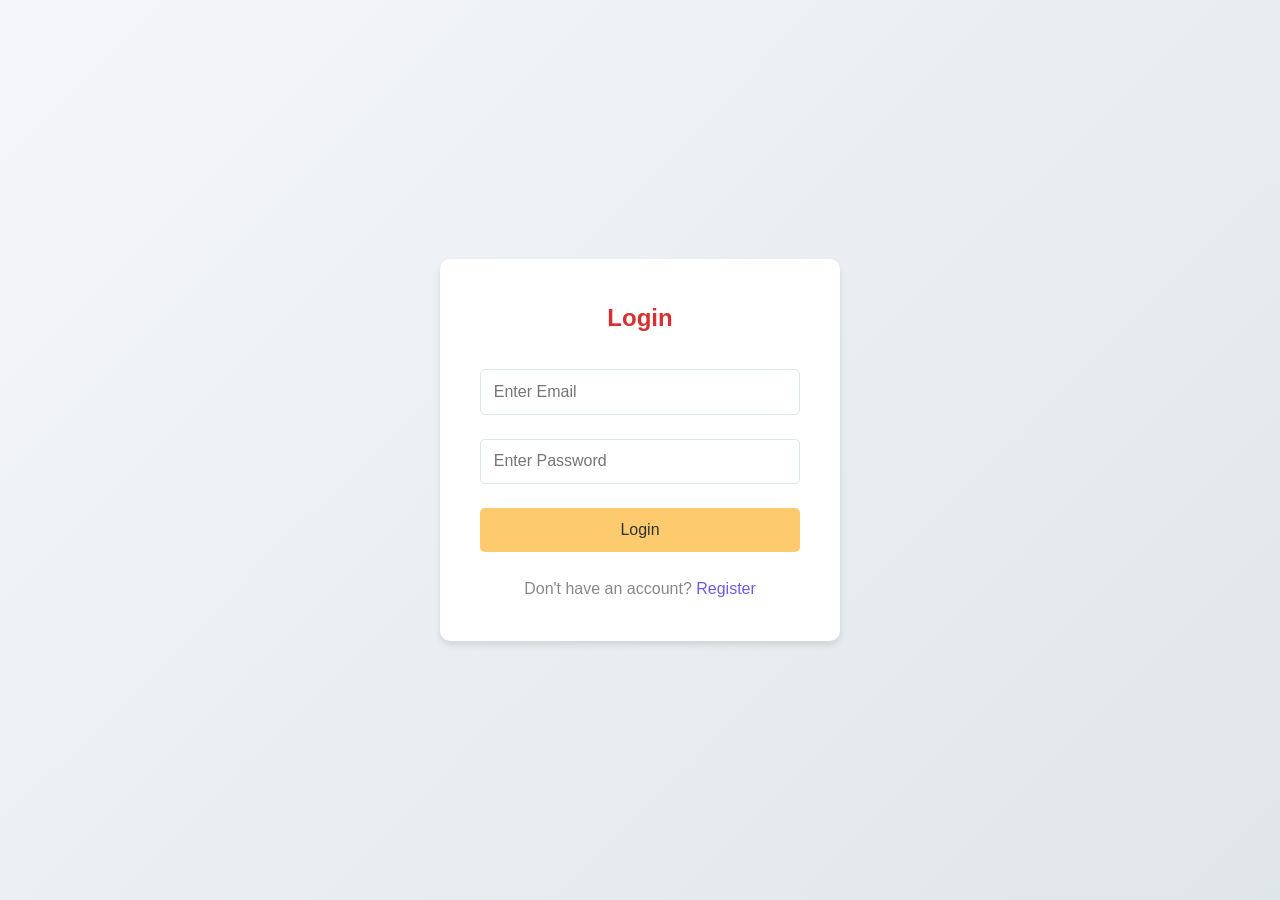
==== cart.html @ cfea3a82 "first commit" ====
<!DOCTYPE html>
<html lang="en">
<head>
    <meta charset="UTF-8">
    <meta name="viewport" content="width=device-width, initial-scale=1.0">
    <title>Cart - E-Commerce</title>
    <link rel="stylesheet" href="style.css">
</head>
<body>
    
    <nav class="navbar">
        <div class="nav-brand">
            <a href="index.html">E-Commerce</a>
        </div>
        <div class="nav-links">
            <a href="index.html">Home</a>
            <a href="#contact">Contact</a>
            <a href="cart.html" class="cart-icon active">
                🛒 <span id="cart-count">0</span>
            </a>
            <span id="user-name" class="user-name"></span>
            <a href="#" id="auth-link">Login</a>
            <a href="#" id="logout-btn" class="logout-btn" style="display: none;">Logout</a>
        </div>
    </nav>

  
    <section class="cart-section">
        <h2>Cart Page</h2>
        
        <div class="cart-container">
        
            <div class="cart-items" id="cart-items">
                
            </div>

            
            <div class="cart-summary">
                <p class="total-amount">Total Amount: <span id="total-amount">0$</span></p>
                <button class="buy-now-btn" id="buy-now-btn">Buy Now</button>
            </div>
        </div>

      
        <div class="order-shipped" id="order-shipped" style="display: none;">
            <h2>Order Shipped</h2>
            <p>Thank you for your purchase!</p>
        </div>
    </section>

  
    <footer class="footer">
        <button class="scroll-top" id="scroll-top">⬆</button>
    </footer>

    <script type="module" src="cart.js"></script>
</body>
</html>
---- style.css ----
* {
    margin: 0;
    padding: 0;
    box-sizing: border-box;
}

:root {
    --primary-color: #6c5ce7;
    --secondary-color: #a29bfe;
    --accent-color: #fd79a8;
    --success-color: #00b894;
    --warning-color: #fdcb6e;
    --danger-color: #d63031;
    --dark-color: #2d3436;
    --light-color: #dfe6e9;
    --white: #ffffff;
    --text-color: #333;
    --shadow: 0 4px 6px rgba(0, 0, 0, 0.1);
    --transition: all 0.3s ease;
}

body {
    font-family: 'Segoe UI', Tahoma, Geneva, Verdana, sans-serif;
    line-height: 1.6;
    color: var(--text-color);
    background-color: #f5f6fa;
}

a {
    text-decoration: none;
    color: inherit;
}

/* ================================
   Navigation Bar
   ================================ */
.navbar {
    display: flex;
    justify-content: space-between;
    align-items: center;
    padding: 1rem 2rem;
    background: var(--white);
    box-shadow: var(--shadow);
    position: sticky;
    top: 0;
    z-index: 1000;
}

.nav-brand a {
    font-size: 1.5rem;
    font-weight: bold;
    color: var(--primary-color);
}

.nav-links {
    display: flex;
    align-items: center;
    gap: 1.5rem;
}

.nav-links a {
    color: var(--text-color);
    transition: var(--transition);
    padding: 0.5rem 1rem;
    border-radius: 5px;
}

.nav-links a:hover {
    color: var(--primary-color);
    background: var(--light-color);
}

.nav-links a.active {
    color: var(--accent-color);
}

.cart-icon {
    position: relative;
    font-size: 1.2rem;
}

.cart-icon span {
    position: absolute;
    top: -8px;
    right: -8px;
    background: var(--danger-color);
    color: var(--white);
    font-size: 0.7rem;
    padding: 2px 6px;
    border-radius: 50%;
}

.user-name {
    color: var(--primary-color);
    font-weight: 500;
}

.logout-btn {
    color: var(--danger-color) !important;
}

/* ================================
   Slider Section
   ================================ */
.slider {
    height: 600px;
    position: relative;
    display: flex;
    align-items: center;
    justify-content: center;
    color: var(--white);
    text-align: center;
    overflow: hidden;
}

.slider-background {
    position: absolute;
    top: 0;
    left: 0;
    width: 100%;
    height: 100%;
    background-size: contain;
    background-position: center center;
    background-repeat: no-repeat;
    background-color: rgba(108, 92, 231, 0.03);
    transition: background-image 1s ease-in-out, opacity 0.5s ease-in-out;
    filter: blur(0.3px) brightness(0.95);
    animation: fadeSlide 3s infinite;
}

@keyframes fadeSlide {
    0%, 100% {
        opacity: 1;
    }
    50% {
        opacity: 0.97;
    }
}

.slider-overlay {
    position: absolute;
    top: 0;
    left: 0;
    width: 100%;
    height: 100%;
    background: linear-gradient(135deg, rgba(108, 92, 231, 0.3), rgba(162, 155, 254, 0.25));
    z-index: 1;
}

.slider-content {
    position: relative;
    z-index: 2;
}

.slider-content h1 {
    font-size: 3.2rem;
    margin-bottom: 1rem;
    text-shadow: 3px 3px 10px rgba(0, 0, 0, 0.8), 0 0 20px rgba(0, 0, 0, 0.6);
    font-weight: 700;
    letter-spacing: 1px;
}

.slider-content p {
    font-size: 1.5rem;
    opacity: 1;
    text-shadow: 2px 2px 8px rgba(0, 0, 0, 0.8), 0 0 15px rgba(0, 0, 0, 0.6);
    font-weight: 500;
}

/* ================================
   Products Section
   ================================ */
.products-section {
    padding: 2rem;
    max-width: 1200px;
    margin: 0 auto;
}

.products-section h2 {
    text-align: center;
    margin-bottom: 2.5rem;
    color: var(--dark-color);
    font-size: 2rem;
    font-weight: 700;
}

/* Category Buttons */
.category-buttons {
    display: flex;
    gap: 0.5rem;
    margin-bottom: 2.5rem;
    flex-wrap: wrap;
    justify-content: center;
}

.category-btn {
    padding: 0.6rem 1.8rem;
    border: 2px solid #2d3436;
    background: var(--white);
    cursor: pointer;
    transition: var(--transition);
    border-radius: 5px;
    font-size: 0.95rem;
    font-weight: 500;
}

.category-btn:hover {
    background: #2d3436;
    color: var(--white);
}

.category-btn.active {
    background: #2d3436;
    color: var(--white);
}

/* Products Grid */
.products-grid {
    display: grid;
    grid-template-columns: repeat(auto-fill, minmax(280px, 1fr));
    gap: 2rem;
    margin-bottom: 3rem;
}

/* Product Card */
.product-card {
    background: var(--white);
    border: 1px solid #e5e7eb;
    border-radius: 12px;
    overflow: hidden;
    transition: var(--transition);
    cursor: pointer;
    position: relative;
    padding-bottom: 48px;
    box-shadow: 0 2px 8px rgba(0, 0, 0, 0.05);
}

.product-card:hover {
    transform: translateY(-5px);
    box-shadow: 0 12px 24px rgba(0, 0, 0, 0.12);
}

.product-card img {
    width: 100%;
    height: 260px;
    object-fit: contain;
    padding: 1.5rem;
    background: #f9fafb;
    transition: var(--transition);
}

.product-card:hover img {
    transform: scale(1.05);
}

.favorite-icon {
    position: absolute;
    top: 15px;
    left: 15px;
    font-size: 1.5rem;
    color: #4b5563;
    background: var(--white);
    width: 42px;
    height: 42px;
    border-radius: 50%;
    display: flex;
    align-items: center;
    justify-content: center;
    cursor: pointer;
    transition: var(--transition);
    z-index: 10;
    border: 1px solid #e5e7eb;
    box-shadow: 0 2px 4px rgba(0, 0, 0, 0.1);
}

.favorite-icon:hover {
    color: #e74c3c;
    transform: scale(1.15);
    border-color: #e74c3c;
}

.favorite-icon.active {
    color: #e74c3c;
    background: #fee;
    border-color: #e74c3c;
}

.product-info {
    padding: 1.2rem;
}

.product-info h3 {
    font-size: 0.95rem;
    margin-bottom: 0.4rem;
    color: var(--dark-color);
    font-weight: 600;
    white-space: nowrap;
    overflow: hidden;
    text-overflow: ellipsis;
    line-height: 1.4;
}

.product-info .category {
    font-size: 0.85rem;
    color: #6b7280;
    margin-bottom: 0.5rem;
    text-transform: capitalize;
}

.product-rating {
    display: flex;
    gap: 4px;
    margin-bottom: 0.7rem;
}

.product-rating .star {
    color: #e5e7eb;
    font-size: 1rem;
}

.product-rating .star.filled {
    color: #fbbf24;
}

.product-info .price {
    color: #1f2937;
    font-weight: 700;
    font-size: 1.2rem;
    margin-bottom: 0.7rem;
}

.product-info .price-old {
    text-decoration: line-through;
    color: #999;
    font-size: 0.9rem;
    margin-right: 0.5rem;
}

.product-info .discount {
    color: #00b894;
    font-size: 0.9rem;
    font-weight: 600;
}

/* Quantity Controls */
.quantity-controls {
    display: flex;
    align-items: center;
    justify-content: center;
    gap: 0.8rem;
    margin-bottom: 0.5rem;
    padding: 0.5rem 0;
}

.quantity-btn-small {
    width: 34px;
    height: 34px;
    border: 2px solid #7c3aed;
    background: var(--white);
    color: #7c3aed;
    border-radius: 8px;
    cursor: pointer;
    font-size: 1.2rem;
    font-weight: bold;
    transition: var(--transition);
    display: flex;
    align-items: center;
    justify-content: center;
    box-shadow: 0 2px 4px rgba(124, 58, 237, 0.1);
}

.quantity-btn-small:hover {
    background: #7c3aed;
    color: var(--white);
    transform: scale(1.15);
    box-shadow: 0 4px 8px rgba(124, 58, 237, 0.3);
}

.quantity-btn-small:active {
    transform: scale(0.95);
}

.quantity-display-small {
    font-size: 1.15rem;
    font-weight: 700;
    min-width: 45px;
    text-align: center;
    color: #1f2937;
    background: linear-gradient(135deg, #f3f4f6, #e5e7eb);
    padding: 0.4rem 0.9rem;
    border-radius: 8px;
    border: 1px solid #d1d5db;
}

.add-to-cart-product {
    position: absolute;
    bottom: 0;
    left: 0;
    right: 0;
    width: 100%;
    padding: 0.75rem;
    background: linear-gradient(135deg, #7c3aed, #6d28d9);
    color: var(--white);
    border: none;
    cursor: pointer;
    font-size: 0.95rem;
    font-weight: 600;
    transition: var(--transition);
    text-transform: capitalize;
    box-shadow: 0 -2px 10px rgba(124, 58, 237, 0.2);
}

.add-to-cart-product:hover {
    background: linear-gradient(135deg, #6d28d9, #5b21b6);
    box-shadow: 0 -4px 15px rgba(124, 58, 237, 0.4);
}

.add-to-cart-product:active {
    transform: scale(0.98);
}

/* ================================
   Product Details Page
   ================================ */
.product-details-section {
    padding: 2rem;
    max-width: 1000px;
    margin: 0 auto;
    min-height: 70vh;
}

.product-details-container {
    background: var(--white);
    border-radius: 10px;
    padding: 2rem;
    display: grid;
    grid-template-columns: 1fr 1fr;
    gap: 2rem;
    box-shadow: var(--shadow);
}

.product-image-large {
    width: 100%;
    height: 400px;
    object-fit: cover;
    border-radius: 10px;
}

.product-details-info h1 {
    margin-bottom: 1rem;
    color: var(--dark-color);
}

.product-details-info .detail-row {
    display: flex;
    margin-bottom: 0.5rem;
}

.product-details-info .detail-label {
    font-weight: bold;
    width: 120px;
    color: var(--dark-color);
}

.product-details-info .detail-value {
    color: var(--text-color);
}

.add-to-cart-btn {
    margin-top: 2rem;
    padding: 1rem 3rem;
    background: var(--primary-color);
    color: var(--white);
    border: none;
    border-radius: 25px;
    font-size: 1rem;
    cursor: pointer;
    transition: var(--transition);
}

.add-to-cart-btn:hover {
    background: var(--secondary-color);
    transform: scale(1.05);
}

/* ================================
   Cart Page
   ================================ */
.cart-section {
    padding: 2rem;
    max-width: 1000px;
    margin: 0 auto;
    min-height: 70vh;
}

.cart-section h2 {
    text-align: center;
    margin-bottom: 2rem;
    color: var(--dark-color);
}

.cart-container {
    background: var(--white);
    border-radius: 10px;
    padding: 1.5rem;
    box-shadow: var(--shadow);
}

.cart-items {
    margin-bottom: 2rem;
}

.cart-item {
    display: flex;
    justify-content: space-between;
    align-items: center;
    padding: 1rem;
    border: 1px solid var(--light-color);
    border-radius: 8px;
    margin-bottom: 1rem;
}

.cart-item-info {
    display: flex;
    flex-direction: column;
}

.cart-item-name {
    font-weight: bold;
    color: var(--dark-color);
}

.cart-item-price {
    color: var(--primary-color);
    font-size: 0.9rem;
}

.cart-item-controls {
    display: flex;
    align-items: center;
    gap: 1rem;
}

.quantity-btn {
    width: 30px;
    height: 30px;
    border: none;
    background: var(--danger-color);
    color: var(--white);
    border-radius: 5px;
    cursor: pointer;
    font-size: 1rem;
    transition: var(--transition);
}

.quantity-btn:hover {
    opacity: 0.8;
}

.quantity-btn.increase {
    background: var(--success-color);
}

.quantity-display {
    font-size: 1.1rem;
    font-weight: bold;
    min-width: 30px;
    text-align: center;
}

.remove-item-btn {
    background: transparent;
    border: none;
    color: var(--danger-color);
    cursor: pointer;
    font-size: 1.2rem;
}

/* Cart Summary */
.cart-summary {
    display: flex;
    justify-content: space-between;
    align-items: center;
    padding-top: 1rem;
    border-top: 2px solid var(--light-color);
}

.total-amount {
    font-size: 1.3rem;
    color: var(--primary-color);
    font-weight: bold;
}

.buy-now-btn {
    padding: 1rem 3rem;
    background: var(--warning-color);
    color: var(--dark-color);
    border: none;
    border-radius: 25px;
    font-size: 1.1rem;
    font-weight: bold;
    cursor: pointer;
    transition: var(--transition);
}

.buy-now-btn:hover {
    background: #f39c12;
    transform: scale(1.05);
}

/* Order Shipped */
.order-shipped {
    background: var(--primary-color);
    color: var(--white);
    padding: 4rem;
    border-radius: 10px;
    text-align: center;
    margin-top: 2rem;
}

.order-shipped h2 {
    font-size: 2rem;
    margin-bottom: 1rem;
}

/* ================================
   Authentication Pages
   ================================ */
.auth-container {
    min-height: 100vh;
    display: flex;
    align-items: center;
    justify-content: center;
    background: linear-gradient(135deg, #f5f6fa, var(--light-color));
}

.auth-box {
    background: var(--white);
    padding: 2.5rem;
    border-radius: 10px;
    box-shadow: var(--shadow);
    width: 100%;
    max-width: 400px;
}

.auth-box h2 {
    text-align: center;
    margin-bottom: 2rem;
    color: var(--danger-color);
}

.form-group {
    margin-bottom: 1.5rem;
}

.form-group input {
    width: 100%;
    padding: 0.8rem;
    border: 1px solid var(--light-color);
    border-radius: 5px;
    font-size: 1rem;
    transition: var(--transition);
}

.form-group input:focus {
    outline: none;
    border-color: var(--primary-color);
}

.error-message {
    color: var(--danger-color);
    font-size: 0.8rem;
    margin-top: 0.3rem;
    display: block;
}

.validation-info {
    color: var(--danger-color);
    font-size: 0.85rem;
    display: block;
    margin-bottom: 1rem;
}

.auth-btn {
    width: 100%;
    padding: 0.8rem;
    background: var(--danger-color);
    color: var(--white);
    border: none;
    border-radius: 5px;
    font-size: 1rem;
    cursor: pointer;
    transition: var(--transition);
}

.auth-btn:hover {
    opacity: 0.9;
}

.auth-btn.login-btn {
    background: var(--warning-color);
    color: var(--dark-color);
}

.auth-link {
    text-align: center;
    margin-top: 1.5rem;
    color: #888;
}

.auth-link a {
    color: var(--primary-color);
    font-weight: 500;
}

/* ================================
   Execution Context Demo Page
   ================================ */
.demo-section {
    padding: 2rem;
    max-width: 1200px;
    margin: 0 auto;
}

.demo-section h1 {
    text-align: center;
    margin-bottom: 0.5rem;
    color: var(--dark-color);
}

.demo-section > p {
    text-align: center;
    margin-bottom: 2rem;
    color: #888;
}

.demo-container {
    display: grid;
    grid-template-columns: repeat(auto-fill, minmax(350px, 1fr));
    gap: 2rem;
}

.demo-box {
    background: var(--white);
    border-radius: 10px;
    padding: 1.5rem;
    box-shadow: var(--shadow);
}

.demo-box h2 {
    color: var(--primary-color);
    margin-bottom: 0.5rem;
    font-size: 1.2rem;
}

.demo-box p {
    color: #888;
    font-size: 0.9rem;
    margin-bottom: 1rem;
}

.demo-btn {
    padding: 0.5rem 1.5rem;
    background: var(--primary-color);
    color: var(--white);
    border: none;
    border-radius: 5px;
    cursor: pointer;
    transition: var(--transition);
    margin-bottom: 1rem;
}

.demo-btn:hover {
    background: var(--secondary-color);
}

.code-block {
    background: var(--dark-color);
    color: #f5f6fa;
    padding: 1rem;
    border-radius: 8px;
    overflow-x: auto;
    font-size: 0.85rem;
    line-height: 1.5;
    font-family: 'Courier New', Courier, monospace;
}

/* ================================
   Footer
   ================================ */
.footer {
    background: var(--dark-color);
    color: var(--white);
    padding: 1.5rem;
    text-align: center;
    position: relative;
}

.scroll-top {
    position: fixed;
    bottom: 20px;
    right: 20px;
    width: 40px;
    height: 40px;
    background: var(--primary-color);
    color: var(--white);
    border: none;
    border-radius: 50%;
    cursor: pointer;
    font-size: 1rem;
    box-shadow: var(--shadow);
    transition: var(--transition);
}

.scroll-top:hover {
    background: var(--secondary-color);
    transform: scale(1.1);
}

/* ================================
   Empty Cart Message
   ================================ */
.empty-cart {
    text-align: center;
    padding: 3rem;
    color: #888;
}

.empty-cart h3 {
    margin-bottom: 1rem;
    font-size: 1.5rem;
}

/* ================================
   Responsive Design
   ================================ */
@media (max-width: 768px) {
    .navbar {
        flex-direction: column;
        gap: 1rem;
    }

    .nav-links {
        flex-wrap: wrap;
        justify-content: center;
    }

    .slider {
        height: 450px;
    }

    .slider-content h1 {
        font-size: 1.8rem;
    }
    
    .slider-content p {
        font-size: 1rem;
    }
    
    .slider-background {
        background-size: contain;
        filter: blur(0.2px) brightness(0.97);
    }

    .product-details-container {
        grid-template-columns: 1fr;
    }

    .cart-item {
        flex-direction: column;
        gap: 1rem;
        text-align: center;
    }

    .cart-summary {
        flex-direction: column;
        gap: 1rem;
    }

    .filter-buttons {
        flex-wrap: wrap;
        justify-content: center;
    }
    
    .quantity-controls {
        gap: 0.7rem;
    }
    
    .quantity-btn-small {
        width: 28px;
        height: 28px;
        font-size: 1rem;
    }
}

/* ================================
   Utility Classes
   ================================ */
.hidden {
    display: none !important;
}

.text-center {
    text-align: center;
}

.mt-2 {
    margin-top: 2rem;
}

.mb-2 {
    margin-bottom: 2rem;
}
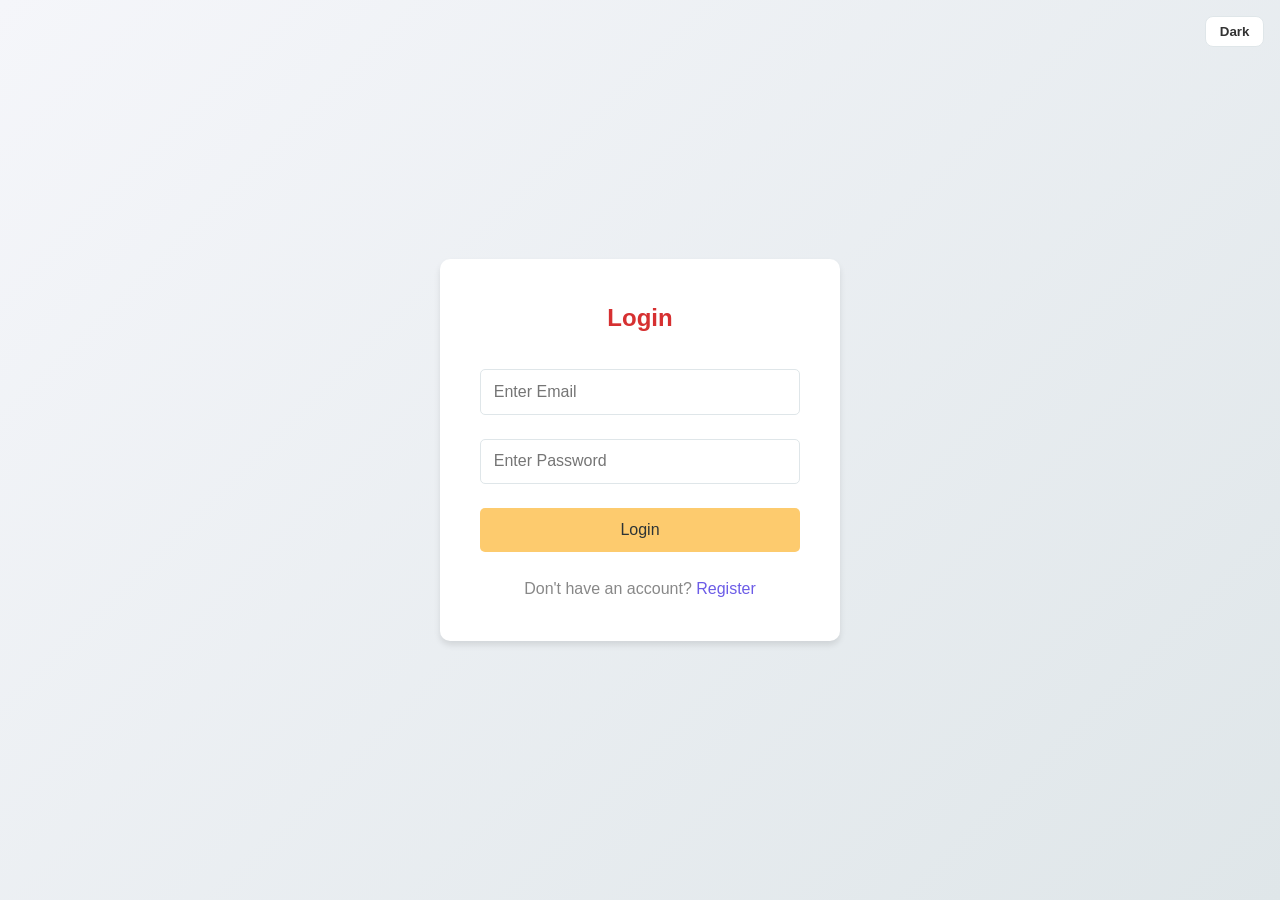
==== commit 29479e70: "Added favorites, dark/light mode, reviews, and contact page" ====
--- a/cart.html
+++ b/cart.html
@@ -4,7 +4,7 @@
     <meta charset="UTF-8">
     <meta name="viewport" content="width=device-width, initial-scale=1.0">
     <title>Cart - E-Commerce</title>
-    <link rel="stylesheet" href="style.css">
+    <link rel="stylesheet" href="CSS/style.css">
 </head>
 <body>
     
@@ -14,7 +14,9 @@
         </div>
         <div class="nav-links">
             <a href="index.html">Home</a>
-            <a href="#contact">Contact</a>
+            <a href="favorites.html">Favorites</a>
+            <a href="contact.html">Contact</a>
+            <button id="theme-toggle" class="theme-toggle-btn" type="button">Dark</button>
             <a href="cart.html" class="cart-icon active">
                 🛒 <span id="cart-count">0</span>
             </a>
@@ -36,7 +38,20 @@
 
             
             <div class="cart-summary">
-                <p class="total-amount">Total Amount: <span id="total-amount">0$</span></p>
+                <div class="promo-code-box">
+                    <label for="promo-code">Promo Code</label>
+                    <div class="promo-actions">
+                        <input type="text" id="promo-code" placeholder="Example: SAVE10">
+                        <button class="promo-btn" id="apply-promo-btn">Apply</button>
+                        <button class="promo-btn promo-btn-remove" id="remove-promo-btn" type="button">Remove</button>
+                    </div>
+                    <p class="promo-message" id="promo-message"></p>
+                </div>
+                <div class="cart-totals">
+                    <p>Subtotal: <span id="subtotal-amount">0$</span></p>
+                    <p>Discount: <span id="discount-amount">0$</span></p>
+                    <p class="total-amount">Total Amount: <span id="total-amount">0$</span></p>
+                </div>
                 <button class="buy-now-btn" id="buy-now-btn">Buy Now</button>
             </div>
         </div>
@@ -53,6 +68,7 @@
         <button class="scroll-top" id="scroll-top">⬆</button>
     </footer>
 
-    <script type="module" src="cart.js"></script>
+    <script src="js/theme.js"></script>
+    <script src="js/cart.js"></script>
 </body>
 </html>
--- a/CSS/style.css
+++ b/CSS/style.css
@@ -0,0 +1,1377 @@
+
+* {
+    margin: 0;
+    padding: 0;
+    box-sizing: border-box;
+}
+
+:root {
+    --primary-color: #6c5ce7;
+    --secondary-color: #a29bfe;
+    --accent-color: #fd79a8;
+    --success-color: #00b894;
+    --warning-color: #fdcb6e;
+    --danger-color: #d63031;
+    --dark-color: #2d3436;
+    --light-color: #dfe6e9;
+    --white: #ffffff;
+    --text-color: #333;
+    --body-bg: #f5f6fa;
+    --shadow: 0 4px 6px rgba(0, 0, 0, 0.1);
+    --transition: all 0.3s ease;
+}
+
+body.dark-theme {
+    --primary-color: #22d3ee;
+    --secondary-color: #06b6d4;
+    --accent-color: #f59e0b;
+    --success-color: #34d399;
+    --warning-color: #fbbf24;
+    --danger-color: #fb7185;
+    --dark-color: #f8fafc;
+    --light-color: #334155;
+    --white: #0f172a;
+    --text-color: #e2e8f0;
+    --body-bg: #020617;
+    --shadow: 0 10px 24px rgba(2, 6, 23, 0.55);
+}
+
+body {
+    font-family: 'Segoe UI', Tahoma, Geneva, Verdana, sans-serif;
+    line-height: 1.6;
+    color: var(--text-color);
+    background-color: var(--body-bg);
+    transition: background-color 0.25s ease, color 0.25s ease;
+}
+
+a {
+    text-decoration: none;
+    color: inherit;
+}
+
+/* ================================
+   Navigation Bar
+   ================================ */
+.navbar {
+    display: flex;
+    justify-content: space-between;
+    align-items: center;
+    padding: 1rem 2rem;
+    background: var(--white);
+    box-shadow: var(--shadow);
+    position: sticky;
+    top: 0;
+    z-index: 1000;
+}
+
+.nav-brand a {
+    font-size: 1.5rem;
+    font-weight: bold;
+    color: var(--primary-color);
+}
+
+.nav-links {
+    display: flex;
+    align-items: center;
+    gap: 1.5rem;
+}
+
+.nav-links a {
+    color: var(--text-color);
+    transition: var(--transition);
+    padding: 0.5rem 1rem;
+    border-radius: 5px;
+}
+
+.nav-links a:hover {
+    color: var(--primary-color);
+    background: var(--light-color);
+}
+
+.nav-links a.active {
+    color: var(--accent-color);
+}
+
+.cart-icon {
+    position: relative;
+    font-size: 1.2rem;
+}
+
+.cart-icon span {
+    position: absolute;
+    top: -8px;
+    right: -8px;
+    background: var(--danger-color);
+    color: var(--white);
+    font-size: 0.7rem;
+    padding: 2px 6px;
+    border-radius: 50%;
+}
+
+.user-name {
+    color: var(--primary-color);
+    font-weight: 500;
+}
+
+.logout-btn {
+    color: var(--danger-color) !important;
+}
+
+.theme-toggle-btn {
+    border: 1px solid var(--light-color);
+    background: var(--white);
+    color: var(--text-color);
+    padding: 0.45rem 0.85rem;
+    border-radius: 8px;
+    cursor: pointer;
+    font-weight: 600;
+    transition: var(--transition);
+}
+
+.theme-toggle-btn:hover {
+    border-color: var(--primary-color);
+    color: var(--primary-color);
+}
+
+.floating-theme-btn {
+    position: fixed;
+    top: 16px;
+    right: 16px;
+    z-index: 2000;
+}
+
+/* ================================
+   Slider Section
+   ================================ */
+.slider {
+    height: 600px;
+    position: relative;
+    display: flex;
+    align-items: center;
+    justify-content: center;
+    color: var(--white);
+    text-align: center;
+    overflow: hidden;
+}
+
+.slider-background {
+    position: absolute;
+    top: 0;
+    left: 0;
+    width: 100%;
+    height: 100%;
+    background-size: contain;
+    background-position: center center;
+    background-repeat: no-repeat;
+    background-color: rgba(108, 92, 231, 0.03);
+    transition: background-image 1s ease-in-out, opacity 0.5s ease-in-out;
+    filter: blur(0.3px) brightness(0.95);
+    animation: fadeSlide 3s infinite;
+}
+
+@keyframes fadeSlide {
+    0%, 100% {
+        opacity: 1;
+    }
+    50% {
+        opacity: 0.97;
+    }
+}
+
+.slider-overlay {
+    position: absolute;
+    top: 0;
+    left: 0;
+    width: 100%;
+    height: 100%;
+    background: linear-gradient(135deg, rgba(108, 92, 231, 0.3), rgba(162, 155, 254, 0.25));
+    z-index: 1;
+}
+
+.slider-content {
+    position: relative;
+    z-index: 2;
+}
+
+.slider-content h1 {
+    font-size: 3.2rem;
+    margin-bottom: 1rem;
+    text-shadow: 3px 3px 10px rgba(0, 0, 0, 0.8), 0 0 20px rgba(0, 0, 0, 0.6);
+    font-weight: 700;
+    letter-spacing: 1px;
+}
+
+.slider-content p {
+    font-size: 1.5rem;
+    opacity: 1;
+    text-shadow: 2px 2px 8px rgba(0, 0, 0, 0.8), 0 0 15px rgba(0, 0, 0, 0.6);
+    font-weight: 500;
+}
+
+/* ================================
+   Products Section
+   ================================ */
+.products-section {
+    padding: 2rem;
+    max-width: 1200px;
+    margin: 0 auto;
+}
+
+.products-section h2 {
+    text-align: center;
+    margin-bottom: 2.5rem;
+    color: var(--dark-color);
+    font-size: 2rem;
+    font-weight: 700;
+}
+
+.favorites-section {
+    padding: 0 2rem 3rem;
+    max-width: 1400px;
+    margin: 0 auto;
+}
+
+.standalone-favorites {
+    padding-top: 2rem;
+    min-height: 70vh;
+}
+
+.favorites-section h2 {
+    text-align: center;
+    margin-bottom: 1.5rem;
+    color: var(--dark-color);
+    font-size: 1.8rem;
+    font-weight: 700;
+}
+
+.favorite-card {
+    border: 1px solid #f8d7da;
+}
+
+/* Category Buttons */
+.category-buttons {
+    display: flex;
+    gap: 0.5rem;
+    margin-bottom: 2.5rem;
+    flex-wrap: wrap;
+    justify-content: center;
+}
+
+.category-btn {
+    padding: 0.6rem 1.8rem;
+    border: 2px solid #2d3436;
+    background: var(--white);
+    cursor: pointer;
+    transition: var(--transition);
+    border-radius: 5px;
+    font-size: 0.95rem;
+    font-weight: 500;
+}
+
+.category-btn:hover {
+    background: #2d3436;
+    color: var(--white);
+}
+
+.category-btn.active {
+    background: #2d3436;
+    color: var(--white);
+}
+
+/* Products Grid */
+.products-grid {
+    display: grid;
+    grid-template-columns: repeat(auto-fill, minmax(280px, 1fr));
+    gap: 2rem;
+    margin-bottom: 3rem;
+}
+
+/* Product Card */
+.product-card {
+    background: var(--white);
+    border: 1px solid #e5e7eb;
+    border-radius: 12px;
+    overflow: hidden;
+    transition: var(--transition);
+    cursor: pointer;
+    position: relative;
+    padding-bottom: 48px;
+    box-shadow: 0 2px 8px rgba(0, 0, 0, 0.05);
+}
+
+body.dark-theme .product-card,
+body.dark-theme .cart-item,
+body.dark-theme .contact-info-card,
+body.dark-theme .contact-form,
+body.dark-theme .review-card,
+body.dark-theme .auth-box,
+body.dark-theme .reviews-section,
+body.dark-theme .cart-container,
+body.dark-theme .product-details-container {
+    border-color: #334155;
+}
+
+body.dark-theme .product-card img {
+    background: #1e293b;
+}
+
+body.dark-theme .product-info .category,
+body.dark-theme .auth-link,
+body.dark-theme .demo-box p,
+body.dark-theme .empty-cart,
+body.dark-theme .review-date {
+    color: #cbd5e1;
+}
+
+body.dark-theme .product-info .price,
+body.dark-theme .quantity-display-small {
+    color: #e2e8f0;
+}
+
+body.dark-theme .quantity-display-small {
+    background: #1e293b;
+    border-color: #334155;
+}
+
+.product-card:hover {
+    transform: translateY(-5px);
+    box-shadow: 0 12px 24px rgba(0, 0, 0, 0.12);
+}
+
+.product-card img {
+    width: 100%;
+    height: 260px;
+    object-fit: contain;
+    padding: 1.5rem;
+    background: #f9fafb;
+    transition: var(--transition);
+}
+
+.product-card:hover img {
+    transform: scale(1.05);
+}
+
+.favorite-icon {
+    position: absolute;
+    top: 15px;
+    left: 15px;
+    font-size: 1.5rem;
+    color: #4b5563;
+    background: var(--white);
+    width: 42px;
+    height: 42px;
+    border-radius: 50%;
+    display: flex;
+    align-items: center;
+    justify-content: center;
+    cursor: pointer;
+    transition: var(--transition);
+    z-index: 10;
+    border: 1px solid #e5e7eb;
+    box-shadow: 0 2px 4px rgba(0, 0, 0, 0.1);
+}
+
+.favorite-icon:hover {
+    color: #e74c3c;
+    transform: scale(1.15);
+    border-color: #e74c3c;
+}
+
+.favorite-icon.active {
+    color: #e74c3c;
+    background: #fee;
+    border-color: #e74c3c;
+    animation: popHeart 0.22s ease;
+}
+
+@keyframes popHeart {
+    0% { transform: scale(0.9); }
+    70% { transform: scale(1.2); }
+    100% { transform: scale(1); }
+}
+
+.product-info {
+    padding: 1.2rem;
+}
+
+.product-info h3 {
+    font-size: 0.95rem;
+    margin-bottom: 0.4rem;
+    color: var(--dark-color);
+    font-weight: 600;
+    white-space: nowrap;
+    overflow: hidden;
+    text-overflow: ellipsis;
+    line-height: 1.4;
+}
+
+.product-info .category {
+    font-size: 0.85rem;
+    color: #6b7280;
+    margin-bottom: 0.5rem;
+    text-transform: capitalize;
+}
+
+.product-rating {
+    display: flex;
+    gap: 4px;
+    margin-bottom: 0.7rem;
+}
+
+.product-rating .star {
+    color: #e5e7eb;
+    font-size: 1rem;
+}
+
+.product-rating .star.filled {
+    color: #fbbf24;
+}
+
+.product-info .price {
+    color: #1f2937;
+    font-weight: 700;
+    font-size: 1.2rem;
+    margin-bottom: 0.7rem;
+}
+
+.product-info .price-old {
+    text-decoration: line-through;
+    color: #999;
+    font-size: 0.9rem;
+    margin-right: 0.5rem;
+}
+
+.product-info .discount {
+    color: #00b894;
+    font-size: 0.9rem;
+    font-weight: 600;
+}
+
+/* Quantity Controls */
+.quantity-controls {
+    display: flex;
+    align-items: center;
+    justify-content: center;
+    gap: 0.8rem;
+    margin-bottom: 0.5rem;
+    padding: 0.5rem 0;
+}
+
+.quantity-btn-small {
+    width: 34px;
+    height: 34px;
+    border: 2px solid #7c3aed;
+    background: var(--white);
+    color: #7c3aed;
+    border-radius: 8px;
+    cursor: pointer;
+    font-size: 1.2rem;
+    font-weight: bold;
+    transition: var(--transition);
+    display: flex;
+    align-items: center;
+    justify-content: center;
+    box-shadow: 0 2px 4px rgba(124, 58, 237, 0.1);
+}
+
+.quantity-btn-small:hover {
+    background: #7c3aed;
+    color: var(--white);
+    transform: scale(1.15);
+    box-shadow: 0 4px 8px rgba(124, 58, 237, 0.3);
+}
+
+.quantity-btn-small:active {
+    transform: scale(0.95);
+}
+
+.quantity-display-small {
+    font-size: 1.15rem;
+    font-weight: 700;
+    min-width: 45px;
+    text-align: center;
+    color: #1f2937;
+    background: linear-gradient(135deg, #f3f4f6, #e5e7eb);
+    padding: 0.4rem 0.9rem;
+    border-radius: 8px;
+    border: 1px solid #d1d5db;
+}
+
+.add-to-cart-product {
+    position: absolute;
+    bottom: 0;
+    left: 0;
+    right: 0;
+    width: 100%;
+    padding: 0.75rem;
+    background: linear-gradient(135deg, #7c3aed, #6d28d9);
+    color: var(--white);
+    border: none;
+    cursor: pointer;
+    font-size: 0.95rem;
+    font-weight: 600;
+    transition: var(--transition);
+    text-transform: capitalize;
+    box-shadow: 0 -2px 10px rgba(124, 58, 237, 0.2);
+}
+
+.add-to-cart-product:hover {
+    background: linear-gradient(135deg, #6d28d9, #5b21b6);
+    box-shadow: 0 -4px 15px rgba(124, 58, 237, 0.4);
+}
+
+.add-to-cart-product:active {
+    transform: scale(0.98);
+}
+
+/* ================================
+   Product Details Page
+   ================================ */
+.product-details-section {
+    padding: 2rem;
+    max-width: 1000px;
+    margin: 0 auto;
+    min-height: 70vh;
+}
+
+.product-details-container {
+    background: var(--white);
+    border-radius: 10px;
+    padding: 2rem;
+    display: grid;
+    grid-template-columns: 1fr 1fr;
+    gap: 2rem;
+    box-shadow: var(--shadow);
+}
+
+.product-image-large {
+    width: 100%;
+    height: 400px;
+    object-fit: cover;
+    border-radius: 10px;
+}
+
+.product-details-info h1 {
+    margin-bottom: 1rem;
+    color: var(--dark-color);
+}
+
+.product-details-info .detail-row {
+    display: flex;
+    margin-bottom: 0.5rem;
+}
+
+.product-details-info .detail-label {
+    font-weight: bold;
+    width: 120px;
+    color: var(--dark-color);
+}
+
+.product-details-info .detail-value {
+    color: var(--text-color);
+}
+
+.add-to-cart-btn {
+    margin-top: 2rem;
+    padding: 1rem 3rem;
+    background: var(--primary-color);
+    color: var(--white);
+    border: none;
+    border-radius: 25px;
+    font-size: 1rem;
+    cursor: pointer;
+    transition: var(--transition);
+}
+
+.add-to-cart-btn:hover {
+    background: var(--secondary-color);
+    transform: scale(1.05);
+}
+
+.reviews-wrapper {
+    max-width: 1000px;
+    margin: 0 auto 3rem;
+    padding: 0 2rem;
+}
+
+.reviews-section {
+    background: var(--white);
+    border-radius: 10px;
+    box-shadow: var(--shadow);
+    padding: 1.5rem;
+}
+
+.reviews-section h2 {
+    color: var(--dark-color);
+    margin-bottom: 1rem;
+}
+
+.review-form {
+    display: grid;
+    gap: 0.8rem;
+    margin-bottom: 1.5rem;
+}
+
+.review-form textarea,
+.review-form input {
+    width: 100%;
+    padding: 0.75rem;
+    border: 1px solid var(--light-color);
+    border-radius: 8px;
+    font-size: 0.95rem;
+    background: var(--white);
+    color: var(--text-color);
+}
+
+.review-form textarea {
+    min-height: 110px;
+    resize: vertical;
+}
+
+.rating-stars {
+    display: flex;
+    gap: 0.4rem;
+}
+
+.rating-star {
+    border: none;
+    background: transparent;
+    color: #94a3b8;
+    font-size: 1.8rem;
+    cursor: pointer;
+    transition: transform 0.2s ease, color 0.2s ease;
+}
+
+.rating-star:hover {
+    transform: scale(1.1);
+    color: #facc15;
+}
+
+.rating-star.selected {
+    color: #fbbf24;
+}
+
+.review-submit-btn {
+    width: fit-content;
+    padding: 0.7rem 1.2rem;
+    border: none;
+    border-radius: 8px;
+    background: var(--primary-color);
+    color: #fff;
+    font-weight: 600;
+    cursor: pointer;
+}
+
+.review-status {
+    min-height: 20px;
+    font-size: 0.9rem;
+}
+
+.review-status.success {
+    color: var(--success-color);
+}
+
+.review-status.error {
+    color: var(--danger-color);
+}
+
+.reviews-list {
+    display: grid;
+    gap: 1rem;
+}
+
+.review-card {
+    border: 1px solid var(--light-color);
+    border-radius: 10px;
+    padding: 1rem;
+}
+
+.review-header {
+    display: flex;
+    justify-content: space-between;
+    align-items: center;
+    gap: 0.8rem;
+    margin-bottom: 0.5rem;
+}
+
+.review-user {
+    font-weight: 700;
+    color: var(--dark-color);
+}
+
+.review-date {
+    font-size: 0.85rem;
+    opacity: 0.8;
+}
+
+.review-stars {
+    color: #fbbf24;
+    letter-spacing: 2px;
+    margin-bottom: 0.5rem;
+}
+
+.review-media {
+    margin-top: 0.75rem;
+    max-width: 100%;
+    border-radius: 8px;
+}
+
+/* ================================
+   Cart Page
+   ================================ */
+.cart-section {
+    padding: 2rem;
+    max-width: 1000px;
+    margin: 0 auto;
+    min-height: 70vh;
+}
+
+.cart-section h2 {
+    text-align: center;
+    margin-bottom: 2rem;
+    color: var(--dark-color);
+}
+
+.cart-container {
+    background: var(--white);
+    border-radius: 10px;
+    padding: 1.5rem;
+    box-shadow: var(--shadow);
+}
+
+.cart-items {
+    margin-bottom: 2rem;
+}
+
+.cart-item {
+    display: flex;
+    justify-content: space-between;
+    align-items: center;
+    padding: 1rem;
+    border: 1px solid var(--light-color);
+    border-radius: 8px;
+    margin-bottom: 1rem;
+}
+
+.cart-item-info {
+    display: flex;
+    flex-direction: column;
+}
+
+.cart-item-name {
+    font-weight: bold;
+    color: var(--dark-color);
+}
+
+.cart-item-price {
+    color: var(--primary-color);
+    font-size: 0.9rem;
+}
+
+.cart-item-controls {
+    display: flex;
+    align-items: center;
+    gap: 1rem;
+}
+
+.quantity-btn {
+    width: 30px;
+    height: 30px;
+    border: none;
+    background: var(--danger-color);
+    color: var(--white);
+    border-radius: 5px;
+    cursor: pointer;
+    font-size: 1rem;
+    transition: var(--transition);
+}
+
+.quantity-btn:hover {
+    opacity: 0.8;
+}
+
+.quantity-btn.increase {
+    background: var(--success-color);
+}
+
+.quantity-display {
+    font-size: 1.1rem;
+    font-weight: bold;
+    min-width: 30px;
+    text-align: center;
+}
+
+.remove-item-btn {
+    background: transparent;
+    border: none;
+    color: var(--danger-color);
+    cursor: pointer;
+    font-size: 1.2rem;
+}
+
+/* Cart Summary */
+.cart-summary {
+    display: flex;
+    justify-content: space-between;
+    align-items: center;
+    gap: 1rem;
+    flex-wrap: wrap;
+    padding-top: 1rem;
+    border-top: 2px solid var(--light-color);
+}
+
+.promo-code-box {
+    display: flex;
+    flex-direction: column;
+    gap: 0.5rem;
+    flex: 1;
+    min-width: 260px;
+}
+
+.promo-code-box label {
+    font-weight: 600;
+    color: var(--dark-color);
+}
+
+.promo-actions {
+    display: flex;
+    gap: 0.5rem;
+}
+
+.promo-actions input {
+    flex: 1;
+    padding: 0.7rem;
+    border: 1px solid #d1d5db;
+    border-radius: 8px;
+    font-size: 0.95rem;
+}
+
+.promo-btn {
+    padding: 0.7rem 1rem;
+    border: none;
+    border-radius: 8px;
+    background: #1f2937;
+    color: var(--white);
+    cursor: pointer;
+    font-weight: 600;
+}
+
+body.dark-theme .promo-btn {
+    background: #0b1220;
+    border: 1px solid #334155;
+}
+
+.promo-btn:disabled {
+    opacity: 0.55;
+    cursor: not-allowed;
+}
+
+.promo-btn-remove {
+    background: transparent;
+    color: var(--danger-color);
+    border: 1px solid var(--danger-color);
+    display: none;
+}
+
+.promo-btn:hover {
+    opacity: 0.92;
+}
+
+.promo-message {
+    min-height: 20px;
+    font-size: 0.88rem;
+}
+
+.promo-message.success {
+    color: #16a34a;
+}
+
+.promo-message.error {
+    color: #dc2626;
+}
+
+.cart-totals {
+    min-width: 220px;
+}
+
+.cart-totals p {
+    margin: 0.2rem 0;
+}
+
+.total-amount {
+    font-size: 1.3rem;
+    color: var(--primary-color);
+    font-weight: bold;
+}
+
+.buy-now-btn {
+    padding: 1rem 3rem;
+    background: var(--warning-color);
+    color: var(--dark-color);
+    border: none;
+    border-radius: 25px;
+    font-size: 1.1rem;
+    font-weight: bold;
+    cursor: pointer;
+    transition: var(--transition);
+}
+
+.buy-now-btn:hover {
+    background: #f39c12;
+    transform: scale(1.05);
+}
+
+/* Order Shipped */
+.order-shipped {
+    background: var(--primary-color);
+    color: var(--white);
+    padding: 4rem;
+    border-radius: 10px;
+    text-align: center;
+    margin-top: 2rem;
+}
+
+.order-shipped h2 {
+    font-size: 2rem;
+    margin-bottom: 1rem;
+}
+
+/* ================================
+   Authentication Pages
+   ================================ */
+.auth-container {
+    min-height: 100vh;
+    display: flex;
+    align-items: center;
+    justify-content: center;
+    background: linear-gradient(135deg, #f5f6fa, var(--light-color));
+}
+
+.auth-box {
+    background: var(--white);
+    padding: 2.5rem;
+    border-radius: 10px;
+    box-shadow: var(--shadow);
+    width: 100%;
+    max-width: 400px;
+}
+
+.auth-box h2 {
+    text-align: center;
+    margin-bottom: 2rem;
+    color: var(--danger-color);
+}
+
+.form-group {
+    margin-bottom: 1.5rem;
+}
+
+.form-group input {
+    width: 100%;
+    padding: 0.8rem;
+    border: 1px solid var(--light-color);
+    border-radius: 5px;
+    font-size: 1rem;
+    transition: var(--transition);
+}
+
+.form-group input:focus {
+    outline: none;
+    border-color: var(--primary-color);
+}
+
+.error-message {
+    color: var(--danger-color);
+    font-size: 0.8rem;
+    margin-top: 0.3rem;
+    display: block;
+}
+
+.validation-info {
+    color: var(--danger-color);
+    font-size: 0.85rem;
+    display: block;
+    margin-bottom: 1rem;
+}
+
+.auth-btn {
+    width: 100%;
+    padding: 0.8rem;
+    background: var(--danger-color);
+    color: var(--white);
+    border: none;
+    border-radius: 5px;
+    font-size: 1rem;
+    cursor: pointer;
+    transition: var(--transition);
+}
+
+.auth-btn:hover {
+    opacity: 0.9;
+}
+
+.auth-btn.login-btn {
+    background: var(--warning-color);
+    color: var(--dark-color);
+}
+
+.auth-link {
+    text-align: center;
+    margin-top: 1.5rem;
+    color: #888;
+}
+
+.auth-link a {
+    color: var(--primary-color);
+    font-weight: 500;
+}
+
+/* ================================
+   Execution Context Demo Page
+   ================================ */
+.demo-section {
+    padding: 2rem;
+    max-width: 1200px;
+    margin: 0 auto;
+}
+
+.demo-section h1 {
+    text-align: center;
+    margin-bottom: 0.5rem;
+    color: var(--dark-color);
+}
+
+.demo-section > p {
+    text-align: center;
+    margin-bottom: 2rem;
+    color: #888;
+}
+
+.demo-container {
+    display: grid;
+    grid-template-columns: repeat(auto-fill, minmax(350px, 1fr));
+    gap: 2rem;
+}
+
+.demo-box {
+    background: var(--white);
+    border-radius: 10px;
+    padding: 1.5rem;
+    box-shadow: var(--shadow);
+}
+
+.demo-box h2 {
+    color: var(--primary-color);
+    margin-bottom: 0.5rem;
+    font-size: 1.2rem;
+}
+
+.demo-box p {
+    color: #888;
+    font-size: 0.9rem;
+    margin-bottom: 1rem;
+}
+
+.demo-btn {
+    padding: 0.5rem 1.5rem;
+    background: var(--primary-color);
+    color: var(--white);
+    border: none;
+    border-radius: 5px;
+    cursor: pointer;
+    transition: var(--transition);
+    margin-bottom: 1rem;
+}
+
+.demo-btn:hover {
+    background: var(--secondary-color);
+}
+
+/* ================================
+   Contact Section
+   ================================ */
+.contact-section {
+    max-width: 1200px;
+    margin: 0 auto 3rem;
+    padding: 2rem;
+}
+
+.contact-header {
+    text-align: center;
+    margin-bottom: 1.5rem;
+}
+
+.contact-header h2 {
+    font-size: 2rem;
+    color: var(--dark-color);
+}
+
+.contact-header p {
+    color: var(--text-color);
+    opacity: 0.9;
+}
+
+.contact-grid {
+    display: grid;
+    grid-template-columns: 1fr 1.4fr;
+    gap: 1rem;
+}
+
+.contact-info-card,
+.contact-form {
+    background: var(--white);
+    border: 1px solid var(--light-color);
+    border-radius: 12px;
+    box-shadow: var(--shadow);
+    padding: 1.2rem;
+}
+
+.contact-info-card h3 {
+    margin-bottom: 0.8rem;
+    color: var(--primary-color);
+}
+
+.contact-form {
+    display: grid;
+    gap: 0.8rem;
+}
+
+.contact-form input,
+.contact-form textarea {
+    width: 100%;
+    padding: 0.75rem;
+    border: 1px solid var(--light-color);
+    border-radius: 8px;
+    font-size: 0.95rem;
+    background: var(--white);
+    color: var(--text-color);
+}
+
+.contact-form textarea {
+    min-height: 120px;
+    resize: vertical;
+}
+
+.contact-field-error {
+    min-height: 16px;
+    font-size: 0.8rem;
+    color: var(--danger-color);
+    margin-top: -0.25rem;
+}
+
+.contact-submit-btn {
+    width: fit-content;
+    padding: 0.7rem 1.1rem;
+    border: none;
+    border-radius: 8px;
+    background: var(--primary-color);
+    color: #fff;
+    cursor: pointer;
+    font-weight: 600;
+}
+
+.contact-submit-btn:disabled {
+    opacity: 0.7;
+    cursor: not-allowed;
+}
+
+.contact-status {
+    min-height: 22px;
+    font-size: 0.9rem;
+}
+
+.contact-status.success {
+    color: var(--success-color);
+}
+
+.contact-status.error {
+    color: var(--danger-color);
+}
+
+.empty-state-link {
+    display: inline-block;
+    margin-top: 0.7rem;
+    color: var(--primary-color);
+    font-weight: 600;
+}
+
+#toast-container {
+    position: fixed;
+    right: 16px;
+    bottom: 16px;
+    display: grid;
+    gap: 0.5rem;
+    z-index: 3000;
+}
+
+.toast {
+    background: var(--white);
+    color: var(--text-color);
+    border: 1px solid var(--light-color);
+    border-radius: 10px;
+    padding: 0.7rem 0.9rem;
+    min-width: 220px;
+    box-shadow: var(--shadow);
+    animation: slideInUp 0.22s ease;
+}
+
+.toast-success { border-left: 4px solid var(--success-color); }
+.toast-info { border-left: 4px solid var(--primary-color); }
+.toast-error { border-left: 4px solid var(--danger-color); }
+
+.toast.hide {
+    opacity: 0;
+    transform: translateY(6px);
+    transition: opacity 0.2s ease, transform 0.2s ease;
+}
+
+@keyframes slideInUp {
+    from { opacity: 0; transform: translateY(8px); }
+    to { opacity: 1; transform: translateY(0); }
+}
+
+.code-block {
+    background: var(--dark-color);
+    color: #f5f6fa;
+    padding: 1rem;
+    border-radius: 8px;
+    overflow-x: auto;
+    font-size: 0.85rem;
+    line-height: 1.5;
+    font-family: 'Courier New', Courier, monospace;
+}
+
+/* ================================
+   Footer
+   ================================ */
+.footer {
+    background: var(--dark-color);
+    color: var(--white);
+    padding: 1.5rem;
+    text-align: center;
+    position: relative;
+}
+
+.scroll-top {
+    position: fixed;
+    bottom: 20px;
+    right: 20px;
+    width: 40px;
+    height: 40px;
+    background: var(--primary-color);
+    color: var(--white);
+    border: none;
+    border-radius: 50%;
+    cursor: pointer;
+    font-size: 1rem;
+    box-shadow: var(--shadow);
+    transition: var(--transition);
+}
+
+.scroll-top:hover {
+    background: var(--secondary-color);
+    transform: scale(1.1);
+}
+
+/* ================================
+   Empty Cart Message
+   ================================ */
+.empty-cart {
+    text-align: center;
+    padding: 3rem;
+    color: #888;
+}
+
+.empty-cart h3 {
+    margin-bottom: 1rem;
+    font-size: 1.5rem;
+}
+
+/* ================================
+   Responsive Design
+   ================================ */
+@media (max-width: 768px) {
+    .navbar {
+        flex-direction: column;
+        gap: 1rem;
+    }
+
+    .nav-links {
+        flex-wrap: wrap;
+        justify-content: center;
+    }
+
+    .slider {
+        height: 450px;
+    }
+
+    .slider-content h1 {
+        font-size: 1.8rem;
+    }
+    
+    .slider-content p {
+        font-size: 1rem;
+    }
+    
+    .slider-background {
+        background-size: contain;
+        filter: blur(0.2px) brightness(0.97);
+    }
+
+    .product-details-container {
+        grid-template-columns: 1fr;
+    }
+
+    .cart-item {
+        flex-direction: column;
+        gap: 1rem;
+        text-align: center;
+    }
+
+    .cart-summary {
+        flex-direction: column;
+        gap: 1rem;
+    }
+
+    .promo-actions {
+        width: 100%;
+    }
+
+    .filter-buttons {
+        flex-wrap: wrap;
+        justify-content: center;
+    }
+
+    .contact-grid {
+        grid-template-columns: 1fr;
+    }
+    
+    .quantity-controls {
+        gap: 0.7rem;
+    }
+    
+    .quantity-btn-small {
+        width: 28px;
+        height: 28px;
+        font-size: 1rem;
+    }
+}
+
+/* ================================
+   Utility Classes
+   ================================ */
+.hidden {
+    display: none !important;
+}
+
+.text-center {
+    text-align: center;
+}
+
+.mt-2 {
+    margin-top: 2rem;
+}
+
+.mb-2 {
+    margin-bottom: 2rem;
+}
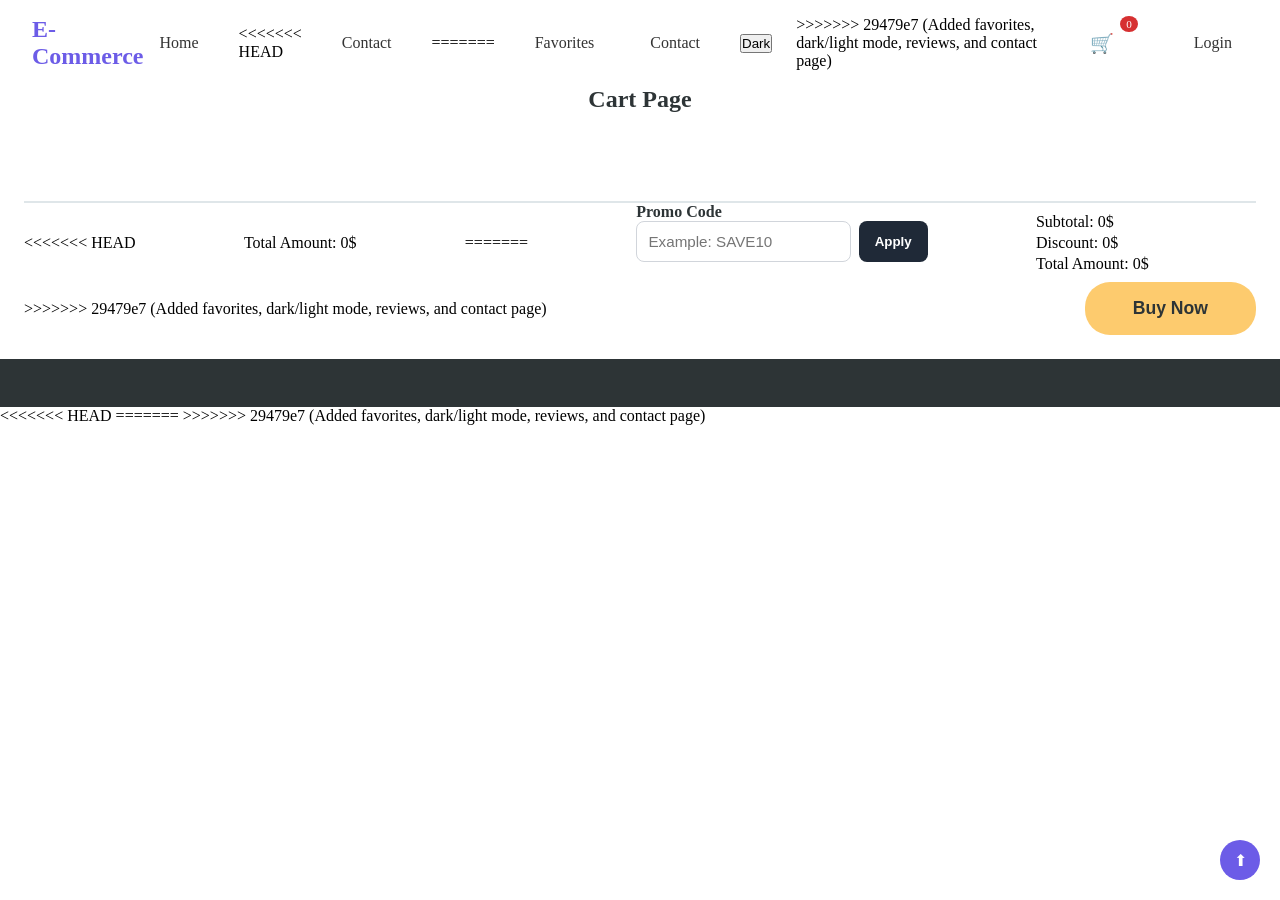
==== commit 9a660f88: "Added favorites, dark/light mode, reviews, and contact page" ====
--- a/cart.html
+++ b/cart.html
@@ -14,9 +14,13 @@
         </div>
         <div class="nav-links">
             <a href="index.html">Home</a>
+<<<<<<< HEAD
+            <a href="#contact">Contact</a>
+=======
             <a href="favorites.html">Favorites</a>
             <a href="contact.html">Contact</a>
             <button id="theme-toggle" class="theme-toggle-btn" type="button">Dark</button>
+>>>>>>> 29479e7 (Added favorites, dark/light mode, reviews, and contact page)
             <a href="cart.html" class="cart-icon active">
                 🛒 <span id="cart-count">0</span>
             </a>
@@ -38,6 +42,9 @@
 
             
             <div class="cart-summary">
+<<<<<<< HEAD
+                <p class="total-amount">Total Amount: <span id="total-amount">0$</span></p>
+=======
                 <div class="promo-code-box">
                     <label for="promo-code">Promo Code</label>
                     <div class="promo-actions">
@@ -52,6 +59,7 @@
                     <p>Discount: <span id="discount-amount">0$</span></p>
                     <p class="total-amount">Total Amount: <span id="total-amount">0$</span></p>
                 </div>
+>>>>>>> 29479e7 (Added favorites, dark/light mode, reviews, and contact page)
                 <button class="buy-now-btn" id="buy-now-btn">Buy Now</button>
             </div>
         </div>
@@ -68,7 +76,11 @@
         <button class="scroll-top" id="scroll-top">⬆</button>
     </footer>
 
+<<<<<<< HEAD
+    <script type="module" src="js/cart.js"></script>
+=======
     <script src="js/theme.js"></script>
     <script src="js/cart.js"></script>
+>>>>>>> 29479e7 (Added favorites, dark/light mode, reviews, and contact page)
 </body>
 </html>
--- a/CSS/style.css
+++ b/CSS/style.css
@@ -16,11 +16,16 @@
     --light-color: #dfe6e9;
     --white: #ffffff;
     --text-color: #333;
+<<<<<<< HEAD
+=======
     --body-bg: #f5f6fa;
+>>>>>>> 29479e7 (Added favorites, dark/light mode, reviews, and contact page)
     --shadow: 0 4px 6px rgba(0, 0, 0, 0.1);
     --transition: all 0.3s ease;
 }
 
+<<<<<<< HEAD
+=======
 body.dark-theme {
     --primary-color: #22d3ee;
     --secondary-color: #06b6d4;
@@ -36,12 +41,17 @@
     --shadow: 0 10px 24px rgba(2, 6, 23, 0.55);
 }
 
+>>>>>>> 29479e7 (Added favorites, dark/light mode, reviews, and contact page)
 body {
     font-family: 'Segoe UI', Tahoma, Geneva, Verdana, sans-serif;
     line-height: 1.6;
     color: var(--text-color);
+<<<<<<< HEAD
+    background-color: #f5f6fa;
+=======
     background-color: var(--body-bg);
     transition: background-color 0.25s ease, color 0.25s ease;
+>>>>>>> 29479e7 (Added favorites, dark/light mode, reviews, and contact page)
 }
 
 a {
@@ -117,6 +127,8 @@
     color: var(--danger-color) !important;
 }
 
+<<<<<<< HEAD
+=======
 .theme-toggle-btn {
     border: 1px solid var(--light-color);
     background: var(--white);
@@ -140,6 +152,7 @@
     z-index: 2000;
 }
 
+>>>>>>> 29479e7 (Added favorites, dark/light mode, reviews, and contact page)
 /* ================================
    Slider Section
    ================================ */
@@ -225,6 +238,8 @@
     font-weight: 700;
 }
 
+<<<<<<< HEAD
+=======
 .favorites-section {
     padding: 0 2rem 3rem;
     max-width: 1400px;
@@ -248,6 +263,7 @@
     border: 1px solid #f8d7da;
 }
 
+>>>>>>> 29479e7 (Added favorites, dark/light mode, reviews, and contact page)
 /* Category Buttons */
 .category-buttons {
     display: flex;
@@ -299,6 +315,8 @@
     box-shadow: 0 2px 8px rgba(0, 0, 0, 0.05);
 }
 
+<<<<<<< HEAD
+=======
 body.dark-theme .product-card,
 body.dark-theme .cart-item,
 body.dark-theme .contact-info-card,
@@ -333,6 +351,7 @@
     border-color: #334155;
 }
 
+>>>>>>> 29479e7 (Added favorites, dark/light mode, reviews, and contact page)
 .product-card:hover {
     transform: translateY(-5px);
     box-shadow: 0 12px 24px rgba(0, 0, 0, 0.12);
@@ -381,6 +400,8 @@
     color: #e74c3c;
     background: #fee;
     border-color: #e74c3c;
+<<<<<<< HEAD
+=======
     animation: popHeart 0.22s ease;
 }
 
@@ -388,6 +409,7 @@
     0% { transform: scale(0.9); }
     70% { transform: scale(1.2); }
     100% { transform: scale(1); }
+>>>>>>> 29479e7 (Added favorites, dark/light mode, reviews, and contact page)
 }
 
 .product-info {
@@ -588,6 +610,8 @@
     transform: scale(1.05);
 }
 
+<<<<<<< HEAD
+=======
 .reviews-wrapper {
     max-width: 1000px;
     margin: 0 auto 3rem;
@@ -716,6 +740,7 @@
     border-radius: 8px;
 }
 
+>>>>>>> 29479e7 (Added favorites, dark/light mode, reviews, and contact page)
 /* ================================
    Cart Page
    ================================ */
@@ -814,12 +839,17 @@
     display: flex;
     justify-content: space-between;
     align-items: center;
+<<<<<<< HEAD
+=======
     gap: 1rem;
     flex-wrap: wrap;
+>>>>>>> 29479e7 (Added favorites, dark/light mode, reviews, and contact page)
     padding-top: 1rem;
     border-top: 2px solid var(--light-color);
 }
 
+<<<<<<< HEAD
+=======
 .promo-code-box {
     display: flex;
     flex-direction: column;
@@ -898,6 +928,7 @@
     margin: 0.2rem 0;
 }
 
+>>>>>>> 29479e7 (Added favorites, dark/light mode, reviews, and contact page)
 .total-amount {
     font-size: 1.3rem;
     color: var(--primary-color);
@@ -1087,6 +1118,8 @@
     background: var(--secondary-color);
 }
 
+<<<<<<< HEAD
+=======
 /* ================================
    Contact Section
    ================================ */
@@ -1230,6 +1263,7 @@
     to { opacity: 1; transform: translateY(0); }
 }
 
+>>>>>>> 29479e7 (Added favorites, dark/light mode, reviews, and contact page)
 .code-block {
     background: var(--dark-color);
     color: #f5f6fa;
@@ -1333,18 +1367,24 @@
         gap: 1rem;
     }
 
+<<<<<<< HEAD
+=======
     .promo-actions {
         width: 100%;
     }
 
+>>>>>>> 29479e7 (Added favorites, dark/light mode, reviews, and contact page)
     .filter-buttons {
         flex-wrap: wrap;
         justify-content: center;
     }
+<<<<<<< HEAD
+=======
 
     .contact-grid {
         grid-template-columns: 1fr;
     }
+>>>>>>> 29479e7 (Added favorites, dark/light mode, reviews, and contact page)
     
     .quantity-controls {
         gap: 0.7rem;
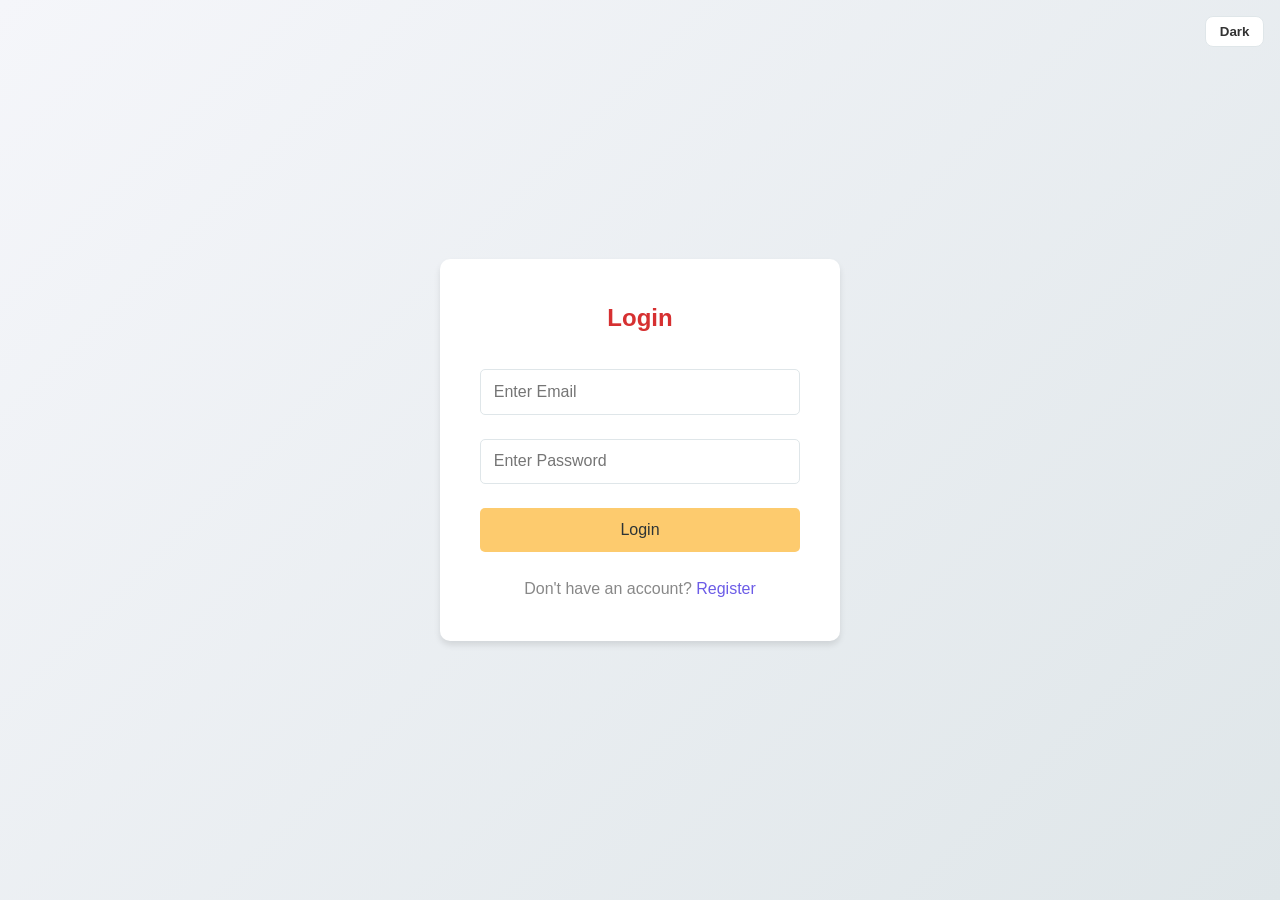
==== commit 6a8654d7: "Added favorites, dark/light mode, reviews, and contact page" ====
--- a/cart.html
+++ b/cart.html
@@ -14,13 +14,9 @@
         </div>
         <div class="nav-links">
             <a href="index.html">Home</a>
-<<<<<<< HEAD
-            <a href="#contact">Contact</a>
-=======
             <a href="favorites.html">Favorites</a>
             <a href="contact.html">Contact</a>
             <button id="theme-toggle" class="theme-toggle-btn" type="button">Dark</button>
->>>>>>> 29479e7 (Added favorites, dark/light mode, reviews, and contact page)
             <a href="cart.html" class="cart-icon active">
                 🛒 <span id="cart-count">0</span>
             </a>
@@ -42,9 +38,6 @@
 
             
             <div class="cart-summary">
-<<<<<<< HEAD
-                <p class="total-amount">Total Amount: <span id="total-amount">0$</span></p>
-=======
                 <div class="promo-code-box">
                     <label for="promo-code">Promo Code</label>
                     <div class="promo-actions">
@@ -59,7 +52,6 @@
                     <p>Discount: <span id="discount-amount">0$</span></p>
                     <p class="total-amount">Total Amount: <span id="total-amount">0$</span></p>
                 </div>
->>>>>>> 29479e7 (Added favorites, dark/light mode, reviews, and contact page)
                 <button class="buy-now-btn" id="buy-now-btn">Buy Now</button>
             </div>
         </div>
@@ -76,11 +68,7 @@
         <button class="scroll-top" id="scroll-top">⬆</button>
     </footer>
 
-<<<<<<< HEAD
-    <script type="module" src="js/cart.js"></script>
-=======
     <script src="js/theme.js"></script>
     <script src="js/cart.js"></script>
->>>>>>> 29479e7 (Added favorites, dark/light mode, reviews, and contact page)
 </body>
 </html>
--- a/CSS/style.css
+++ b/CSS/style.css
@@ -16,16 +16,11 @@
     --light-color: #dfe6e9;
     --white: #ffffff;
     --text-color: #333;
-<<<<<<< HEAD
-=======
     --body-bg: #f5f6fa;
->>>>>>> 29479e7 (Added favorites, dark/light mode, reviews, and contact page)
     --shadow: 0 4px 6px rgba(0, 0, 0, 0.1);
     --transition: all 0.3s ease;
 }
 
-<<<<<<< HEAD
-=======
 body.dark-theme {
     --primary-color: #22d3ee;
     --secondary-color: #06b6d4;
@@ -41,17 +36,12 @@
     --shadow: 0 10px 24px rgba(2, 6, 23, 0.55);
 }
 
->>>>>>> 29479e7 (Added favorites, dark/light mode, reviews, and contact page)
 body {
     font-family: 'Segoe UI', Tahoma, Geneva, Verdana, sans-serif;
     line-height: 1.6;
     color: var(--text-color);
-<<<<<<< HEAD
-    background-color: #f5f6fa;
-=======
     background-color: var(--body-bg);
     transition: background-color 0.25s ease, color 0.25s ease;
->>>>>>> 29479e7 (Added favorites, dark/light mode, reviews, and contact page)
 }
 
 a {
@@ -127,8 +117,6 @@
     color: var(--danger-color) !important;
 }
 
-<<<<<<< HEAD
-=======
 .theme-toggle-btn {
     border: 1px solid var(--light-color);
     background: var(--white);
@@ -152,7 +140,6 @@
     z-index: 2000;
 }
 
->>>>>>> 29479e7 (Added favorites, dark/light mode, reviews, and contact page)
 /* ================================
    Slider Section
    ================================ */
@@ -238,8 +225,6 @@
     font-weight: 700;
 }
 
-<<<<<<< HEAD
-=======
 .favorites-section {
     padding: 0 2rem 3rem;
     max-width: 1400px;
@@ -263,7 +248,6 @@
     border: 1px solid #f8d7da;
 }
 
->>>>>>> 29479e7 (Added favorites, dark/light mode, reviews, and contact page)
 /* Category Buttons */
 .category-buttons {
     display: flex;
@@ -315,8 +299,6 @@
     box-shadow: 0 2px 8px rgba(0, 0, 0, 0.05);
 }
 
-<<<<<<< HEAD
-=======
 body.dark-theme .product-card,
 body.dark-theme .cart-item,
 body.dark-theme .contact-info-card,
@@ -351,7 +333,6 @@
     border-color: #334155;
 }
 
->>>>>>> 29479e7 (Added favorites, dark/light mode, reviews, and contact page)
 .product-card:hover {
     transform: translateY(-5px);
     box-shadow: 0 12px 24px rgba(0, 0, 0, 0.12);
@@ -400,8 +381,6 @@
     color: #e74c3c;
     background: #fee;
     border-color: #e74c3c;
-<<<<<<< HEAD
-=======
     animation: popHeart 0.22s ease;
 }
 
@@ -409,7 +388,6 @@
     0% { transform: scale(0.9); }
     70% { transform: scale(1.2); }
     100% { transform: scale(1); }
->>>>>>> 29479e7 (Added favorites, dark/light mode, reviews, and contact page)
 }
 
 .product-info {
@@ -610,8 +588,6 @@
     transform: scale(1.05);
 }
 
-<<<<<<< HEAD
-=======
 .reviews-wrapper {
     max-width: 1000px;
     margin: 0 auto 3rem;
@@ -740,7 +716,6 @@
     border-radius: 8px;
 }
 
->>>>>>> 29479e7 (Added favorites, dark/light mode, reviews, and contact page)
 /* ================================
    Cart Page
    ================================ */
@@ -839,17 +814,12 @@
     display: flex;
     justify-content: space-between;
     align-items: center;
-<<<<<<< HEAD
-=======
     gap: 1rem;
     flex-wrap: wrap;
->>>>>>> 29479e7 (Added favorites, dark/light mode, reviews, and contact page)
     padding-top: 1rem;
     border-top: 2px solid var(--light-color);
 }
 
-<<<<<<< HEAD
-=======
 .promo-code-box {
     display: flex;
     flex-direction: column;
@@ -928,7 +898,6 @@
     margin: 0.2rem 0;
 }
 
->>>>>>> 29479e7 (Added favorites, dark/light mode, reviews, and contact page)
 .total-amount {
     font-size: 1.3rem;
     color: var(--primary-color);
@@ -1118,8 +1087,6 @@
     background: var(--secondary-color);
 }
 
-<<<<<<< HEAD
-=======
 /* ================================
    Contact Section
    ================================ */
@@ -1263,7 +1230,6 @@
     to { opacity: 1; transform: translateY(0); }
 }
 
->>>>>>> 29479e7 (Added favorites, dark/light mode, reviews, and contact page)
 .code-block {
     background: var(--dark-color);
     color: #f5f6fa;
@@ -1367,24 +1333,18 @@
         gap: 1rem;
     }
 
-<<<<<<< HEAD
-=======
     .promo-actions {
         width: 100%;
     }
 
->>>>>>> 29479e7 (Added favorites, dark/light mode, reviews, and contact page)
     .filter-buttons {
         flex-wrap: wrap;
         justify-content: center;
     }
-<<<<<<< HEAD
-=======
 
     .contact-grid {
         grid-template-columns: 1fr;
     }
->>>>>>> 29479e7 (Added favorites, dark/light mode, reviews, and contact page)
     
     .quantity-controls {
         gap: 0.7rem;
